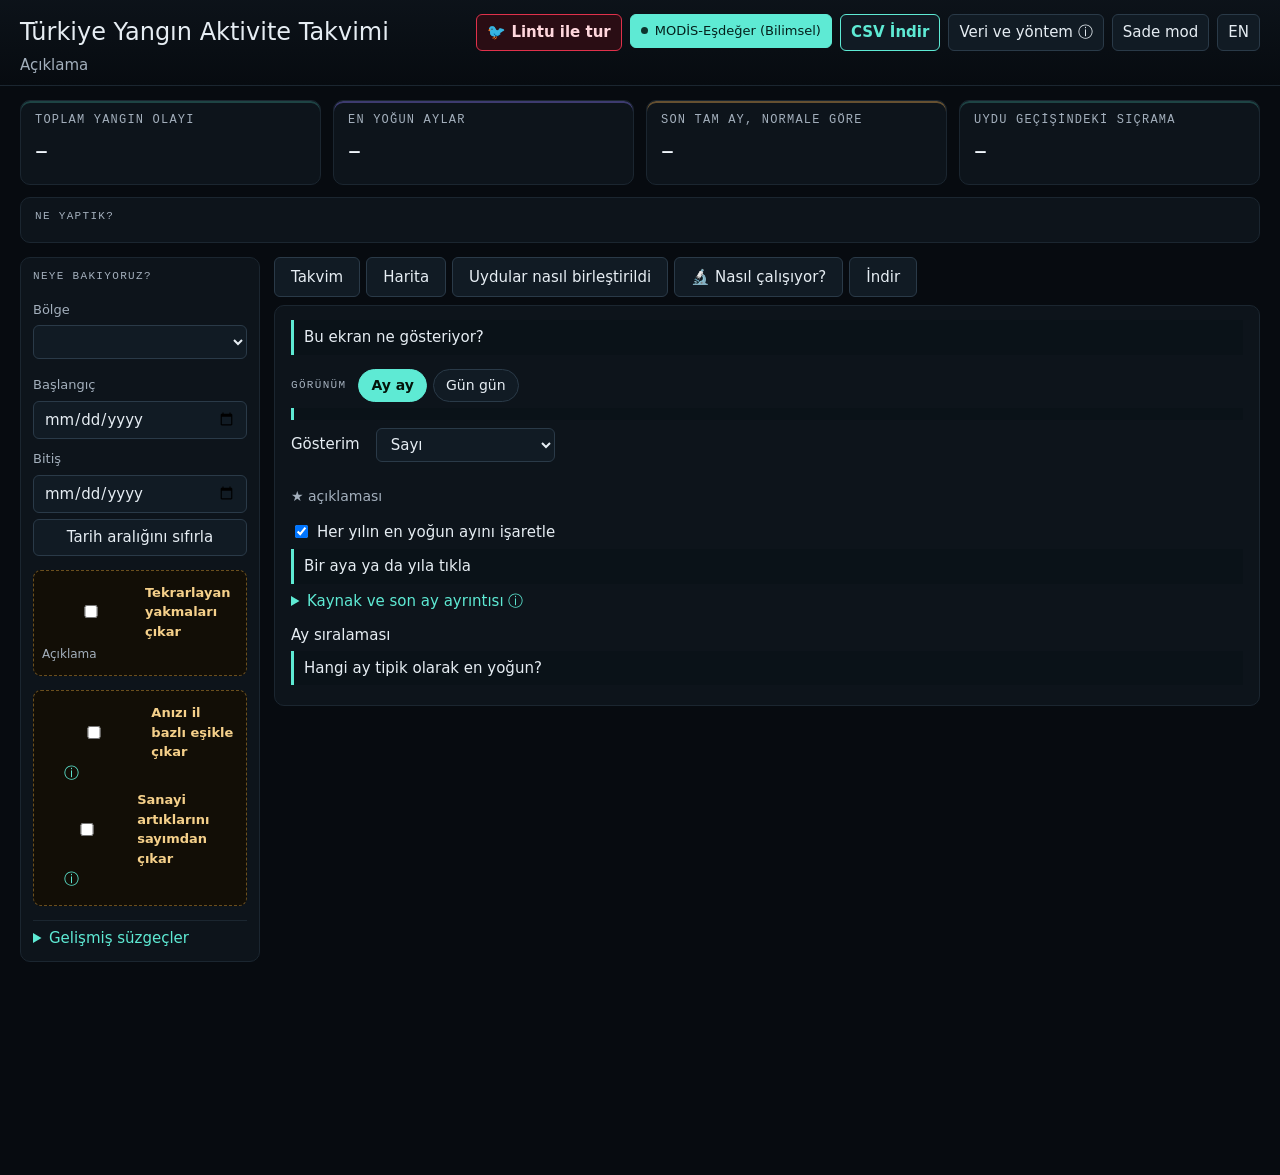
==== index.html @ 04014b29 "Lintu FireAtlas: Türkiye Fire Activity Calendar (NASA Space Apps 2026) Web app, data pipeline, metho" ====
<!doctype html>
<html lang="en">
<head>
<meta charset="utf-8">
<meta name="viewport" content="width=device-width, initial-scale=1">
<title>Türkiye Fire Activity Calendar</title>
<meta http-equiv="refresh" content="0; url=arayuz/index.html">
<style>body{background:#0B1220;color:#E8EEF6;font-family:system-ui,sans-serif;padding:16px}a{color:#47D3D6}</style>
</head>
<body>
<p>Opening the app… If nothing happens, <a href="arayuz/index.html">click here</a>.</p>
</body>
</html>
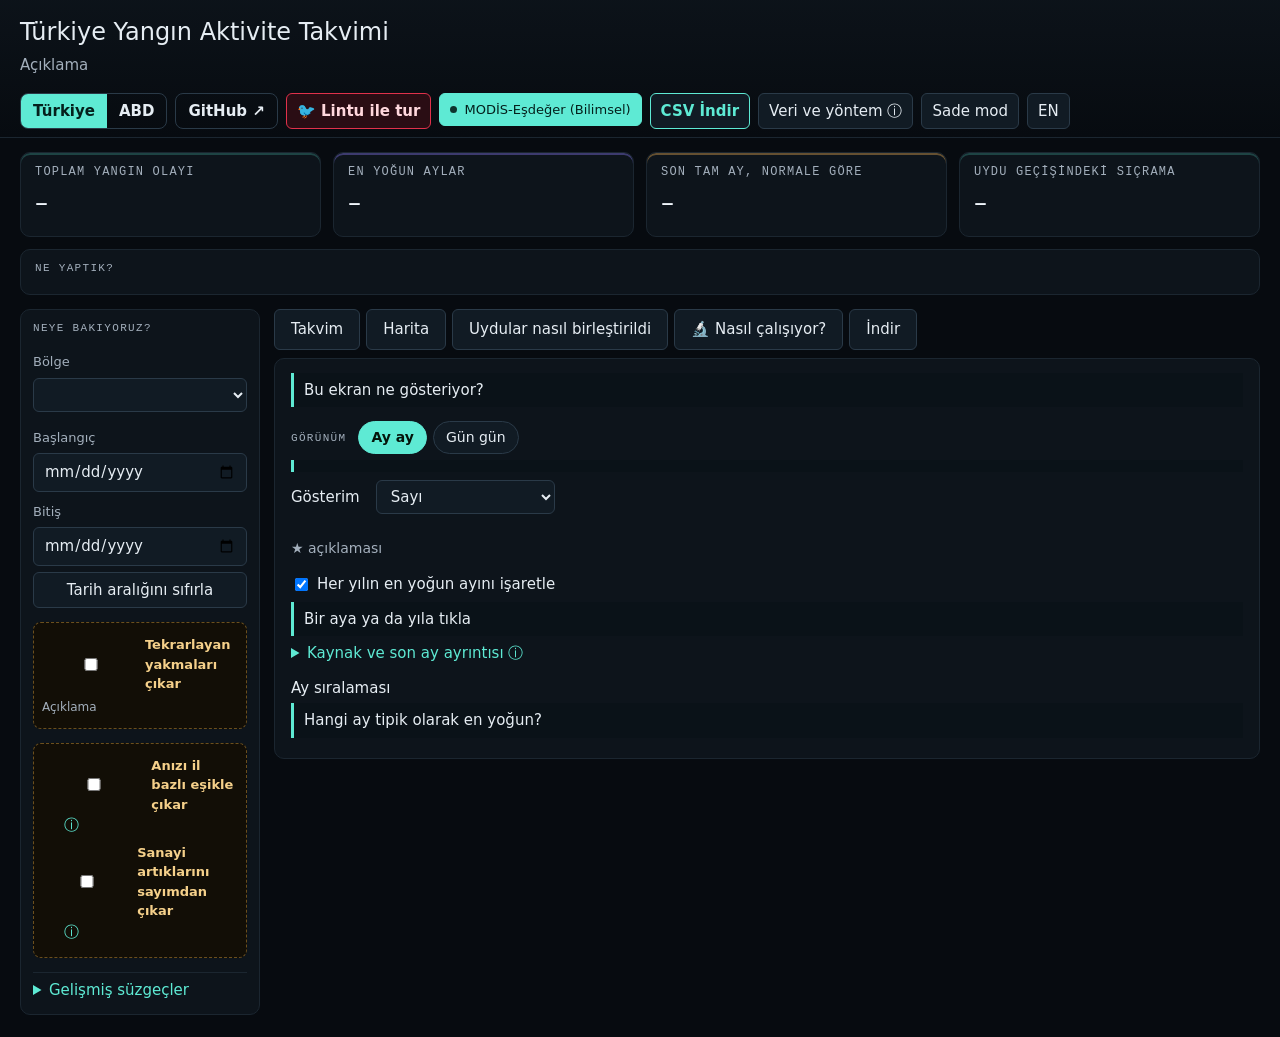
==== commit bd499b18: "Add USA validation view, mobile layout and Türkiye|ABD switch - arayuz/abd.html + data_abd: USA 2009" ====
--- a/index.html
+++ b/index.html
@@ -3,7 +3,7 @@
 <head>
 <meta charset="utf-8">
 <meta name="viewport" content="width=device-width, initial-scale=1">
-<title>Türkiye Fire Activity Calendar</title>
+<title>Lintu FireAtlas · Fire Activity Calendar (Türkiye + USA)</title>
 <meta http-equiv="refresh" content="0; url=arayuz/index.html">
 <style>body{background:#0B1220;color:#E8EEF6;font-family:system-ui,sans-serif;padding:16px}a{color:#47D3D6}</style>
 </head>
